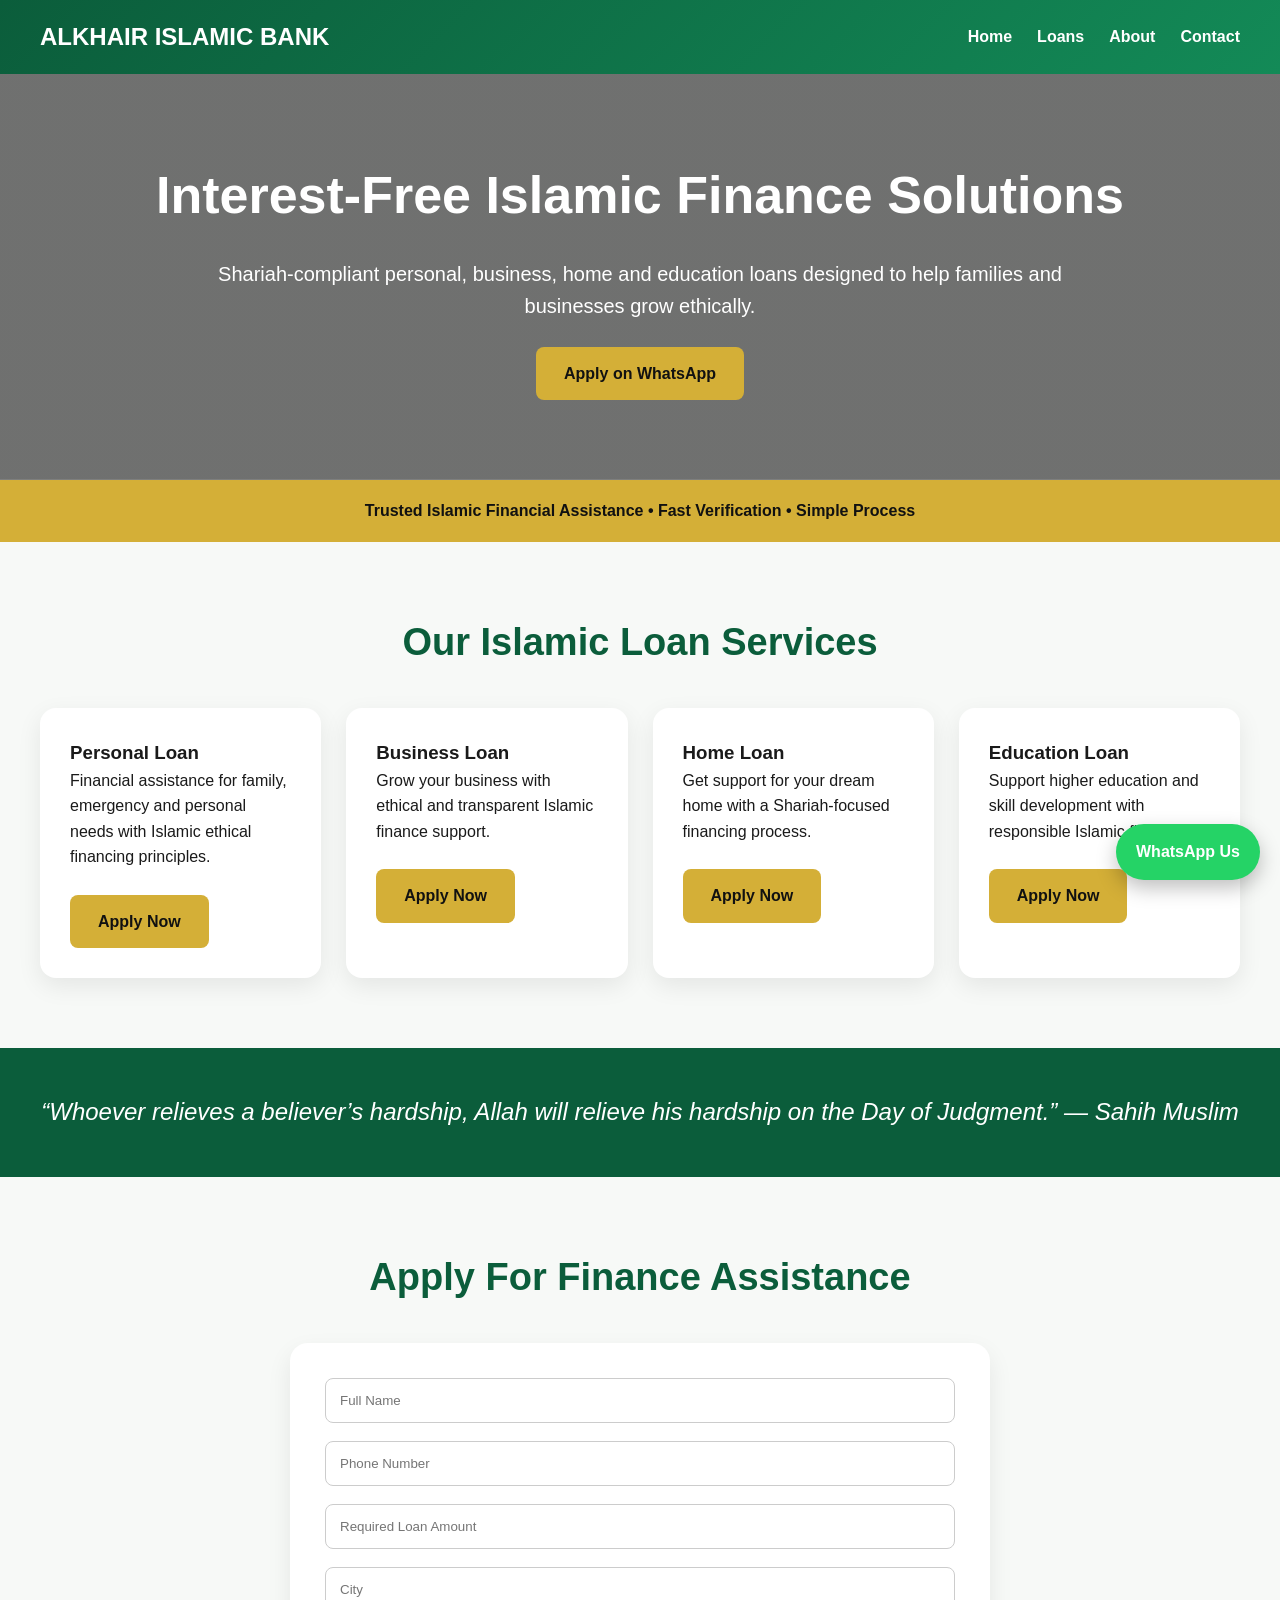
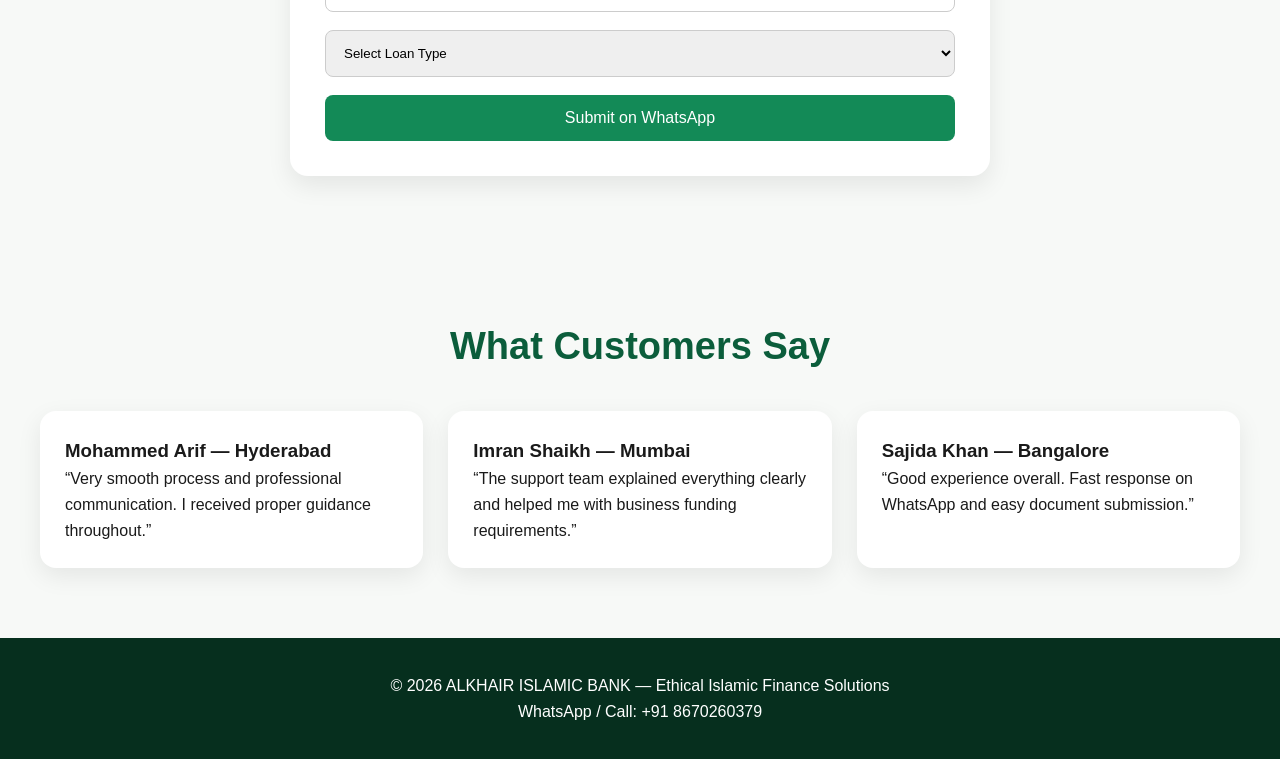
==== index.html @ 20768c32 "Add files via upload" ====
<!DOCTYPE html>
<html lang="en">
<head>
<meta charset="UTF-8">
<meta name="viewport" content="width=device-width, initial-scale=1.0">
<title>ALKHAIR Islamic Bank</title>
<link rel="stylesheet" href="style.css">
</head>
<body>

<header>
<nav>
<h2>ALKHAIR ISLAMIC BANK</h2>
<ul>
<li><a href="index.html">Home</a></li>
<li><a href="loans.html">Loans</a></li>
<li><a href="about.html">About</a></li>
<li><a href="contact.html">Contact</a></li>
</ul>
</nav>
</header>

<section class="hero">
<h1>Interest-Free Islamic Finance Solutions</h1>
<p>Shariah-compliant personal, business, home and education loans designed to help families and businesses grow ethically.</p>
<a class="btn" href="https://wa.me/918670260379">Apply on WhatsApp</a>
</section>

<div class="cta-strip">
Trusted Islamic Financial Assistance • Fast Verification • Simple Process
</div>

<section class="section">
<h2>Our Islamic Loan Services</h2>
<div class="cards">
<div class="card">
<h3>Personal Loan</h3>
<p>Financial assistance for family, emergency and personal needs with Islamic ethical financing principles.</p>
<a class="btn" href="https://wa.me/918670260379">Apply Now</a>
</div>

<div class="card">
<h3>Business Loan</h3>
<p>Grow your business with ethical and transparent Islamic finance support.</p>
<a class="btn" href="https://wa.me/918670260379">Apply Now</a>
</div>

<div class="card">
<h3>Home Loan</h3>
<p>Get support for your dream home with a Shariah-focused financing process.</p>
<a class="btn" href="https://wa.me/918670260379">Apply Now</a>
</div>

<div class="card">
<h3>Education Loan</h3>
<p>Support higher education and skill development with responsible Islamic finance.</p>
<a class="btn" href="https://wa.me/918670260379">Apply Now</a>
</div>
</div>
</section>

<section class="quote">
“Whoever relieves a believer’s hardship, Allah will relieve his hardship on the Day of Judgment.” — Sahih Muslim
</section>

<section class="section">
<h2>Apply For Finance Assistance</h2>

<div class="form-box">
<form onsubmit="sendToWhatsApp(event)">
<input type="text" id="name" placeholder="Full Name" required>
<input type="tel" id="phone" placeholder="Phone Number" required>
<input type="text" id="amount" placeholder="Required Loan Amount" required>
<input type="text" id="city" placeholder="City" required>

<select id="loan" required>
<option value="">Select Loan Type</option>
<option>Personal Loan</option>
<option>Business Loan</option>
<option>Home Loan</option>
<option>Education Loan</option>
<option>Other</option>
</select>

<button class="submit-btn" type="submit">Submit on WhatsApp</button>
</form>
</div>
</section>

<section class="section">
<h2>What Customers Say</h2>

<div class="cards">

<div class="testimonial">
<h3>Mohammed Arif — Hyderabad</h3>
<p>“Very smooth process and professional communication. I received proper guidance throughout.”</p>
</div>

<div class="testimonial">
<h3>Imran Shaikh — Mumbai</h3>
<p>“The support team explained everything clearly and helped me with business funding requirements.”</p>
</div>

<div class="testimonial">
<h3>Sajida Khan — Bangalore</h3>
<p>“Good experience overall. Fast response on WhatsApp and easy document submission.”</p>
</div>

</div>
</section>

<footer>
<p>© 2026 ALKHAIR ISLAMIC BANK — Ethical Islamic Finance Solutions</p>
<p>WhatsApp / Call: +91 8670260379</p>
</footer>

<a class="whatsapp-float" href="https://wa.me/918670260379">WhatsApp Us</a>

<script src="script.js"></script>
</body>
</html>
---- style.css ----
*{
  margin:0;
  padding:0;
  box-sizing:border-box;
}
body{
  font-family:Arial,sans-serif;
  background:#f7f9f7;
  color:#1a1a1a;
  line-height:1.6;
}
header{
  background:linear-gradient(135deg,#0b5d3b,#138a57);
  color:white;
  padding:18px 40px;
  position:sticky;
  top:0;
  z-index:999;
}
nav{
  display:flex;
  justify-content:space-between;
  align-items:center;
}
nav ul{
  display:flex;
  list-style:none;
  gap:25px;
}
nav a{
  color:white;
  text-decoration:none;
  font-weight:bold;
}
.hero{
  padding:80px 40px;
  background:linear-gradient(rgba(0,0,0,.55),rgba(0,0,0,.55)), url('https://images.unsplash.com/photo-1520607162513-77705c0f0d4a?q=80&w=1400&auto=format&fit=crop');
  background-size:cover;
  background-position:center;
  color:white;
  text-align:center;
}
.hero h1{
  font-size:52px;
  margin-bottom:20px;
}
.hero p{
  max-width:850px;
  margin:auto;
  font-size:20px;
}
.btn{
  display:inline-block;
  margin-top:25px;
  padding:14px 28px;
  background:#d4af37;
  color:#111;
  text-decoration:none;
  border-radius:8px;
  font-weight:bold;
}
.section{
  padding:70px 40px;
}
.section h2{
  text-align:center;
  margin-bottom:35px;
  color:#0b5d3b;
  font-size:38px;
}
.cards{
  display:grid;
  grid-template-columns:repeat(auto-fit,minmax(240px,1fr));
  gap:25px;
}
.card{
  background:white;
  padding:30px;
  border-radius:16px;
  box-shadow:0 8px 24px rgba(0,0,0,.08);
}
.quote{
  background:#0b5d3b;
  color:white;
  text-align:center;
  padding:45px 20px;
  font-size:24px;
  font-style:italic;
}
.form-box{
  max-width:700px;
  margin:auto;
  background:white;
  padding:35px;
  border-radius:18px;
  box-shadow:0 10px 25px rgba(0,0,0,.08);
}
input,select,textarea{
  width:100%;
  padding:14px;
  margin-bottom:18px;
  border:1px solid #ccc;
  border-radius:8px;
}
.submit-btn{
  background:#138a57;
  color:white;
  border:none;
  padding:14px 24px;
  border-radius:8px;
  cursor:pointer;
  font-size:16px;
  width:100%;
}
.testimonial{
  background:white;
  padding:25px;
  border-radius:16px;
  box-shadow:0 8px 24px rgba(0,0,0,.08);
}
footer{
  background:#062f1e;
  color:white;
  text-align:center;
  padding:35px;
}
.whatsapp-float{
  position:fixed;
  right:20px;
  bottom:20px;
  background:#25d366;
  color:white;
  padding:15px 20px;
  border-radius:50px;
  text-decoration:none;
  font-weight:bold;
  z-index:999;
  box-shadow:0 8px 20px rgba(0,0,0,.25);
}
.cta-strip{
  background:#d4af37;
  color:#111;
  text-align:center;
  padding:18px;
  font-weight:bold;
}
@media(max-width:768px){
  nav{
    flex-direction:column;
    gap:15px;
  }
  nav ul{
    flex-wrap:wrap;
    justify-content:center;
  }
  .hero h1{
    font-size:36px;
  }
}
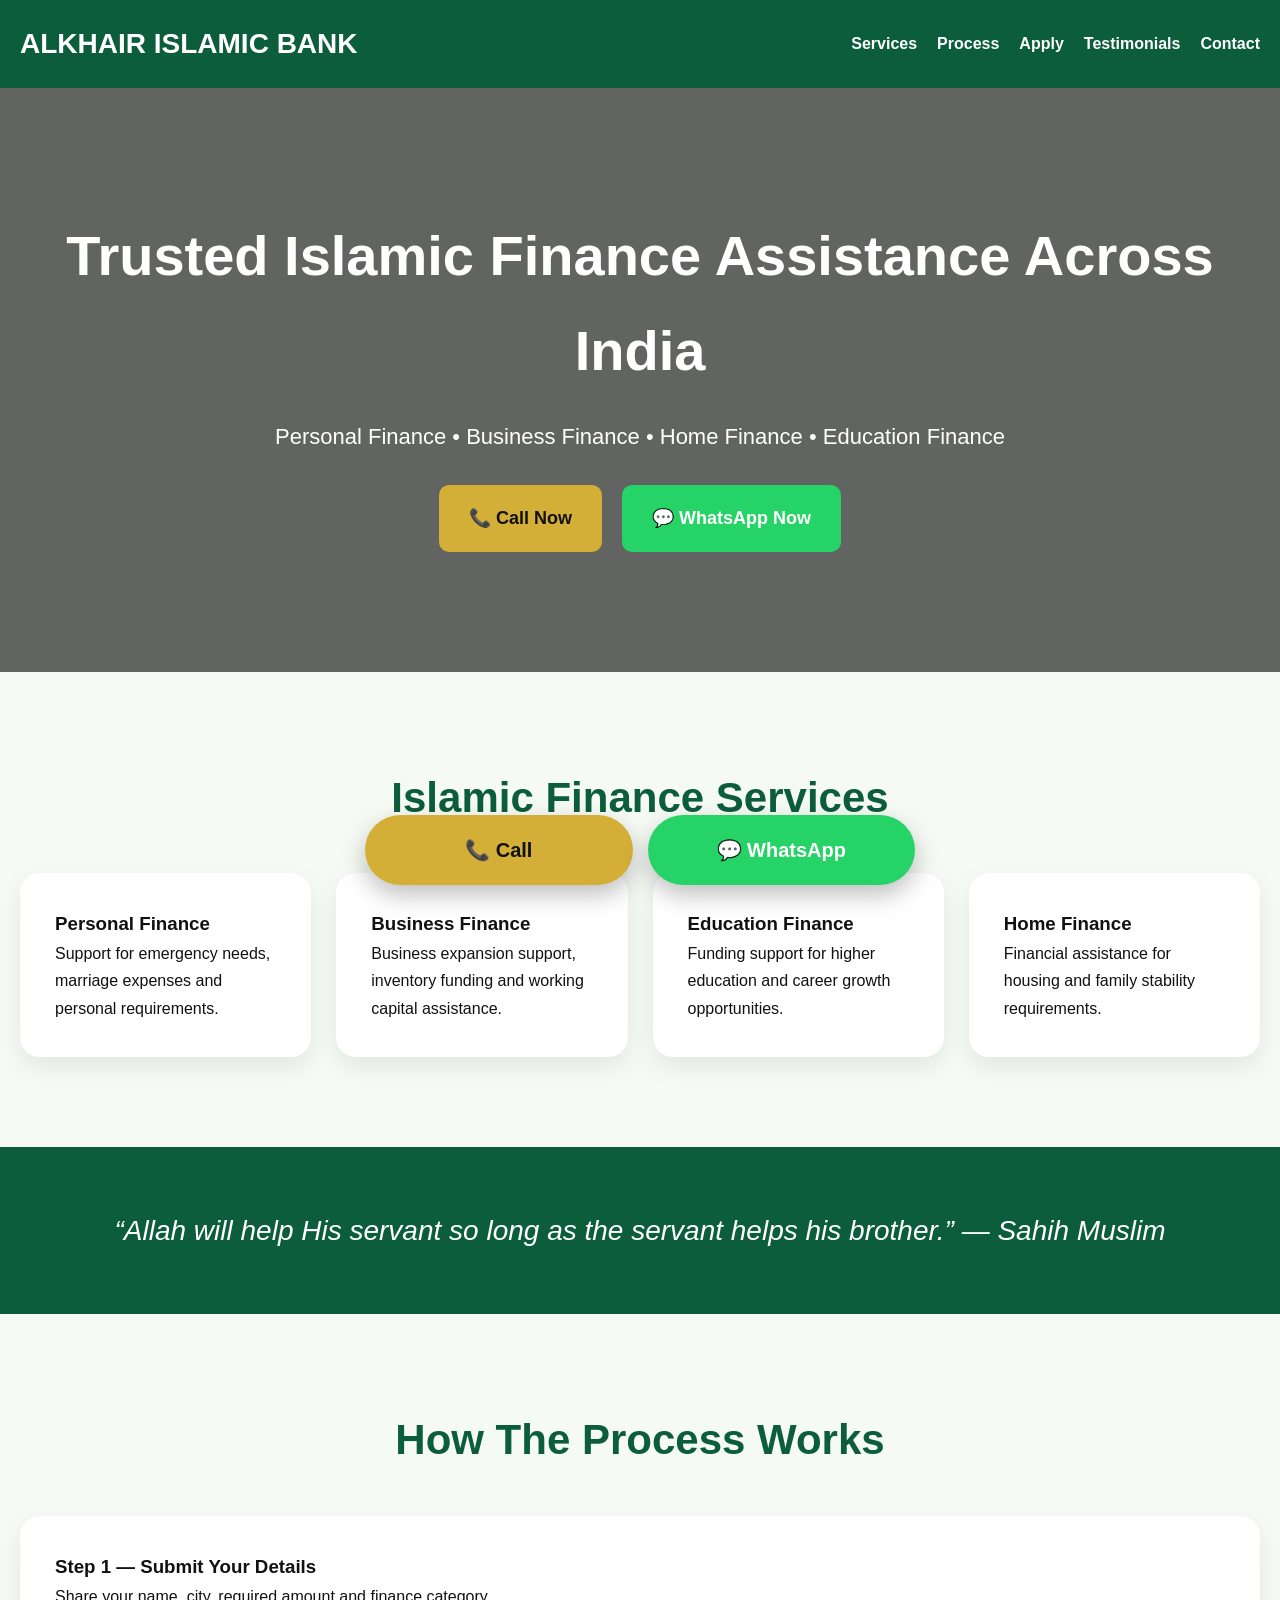
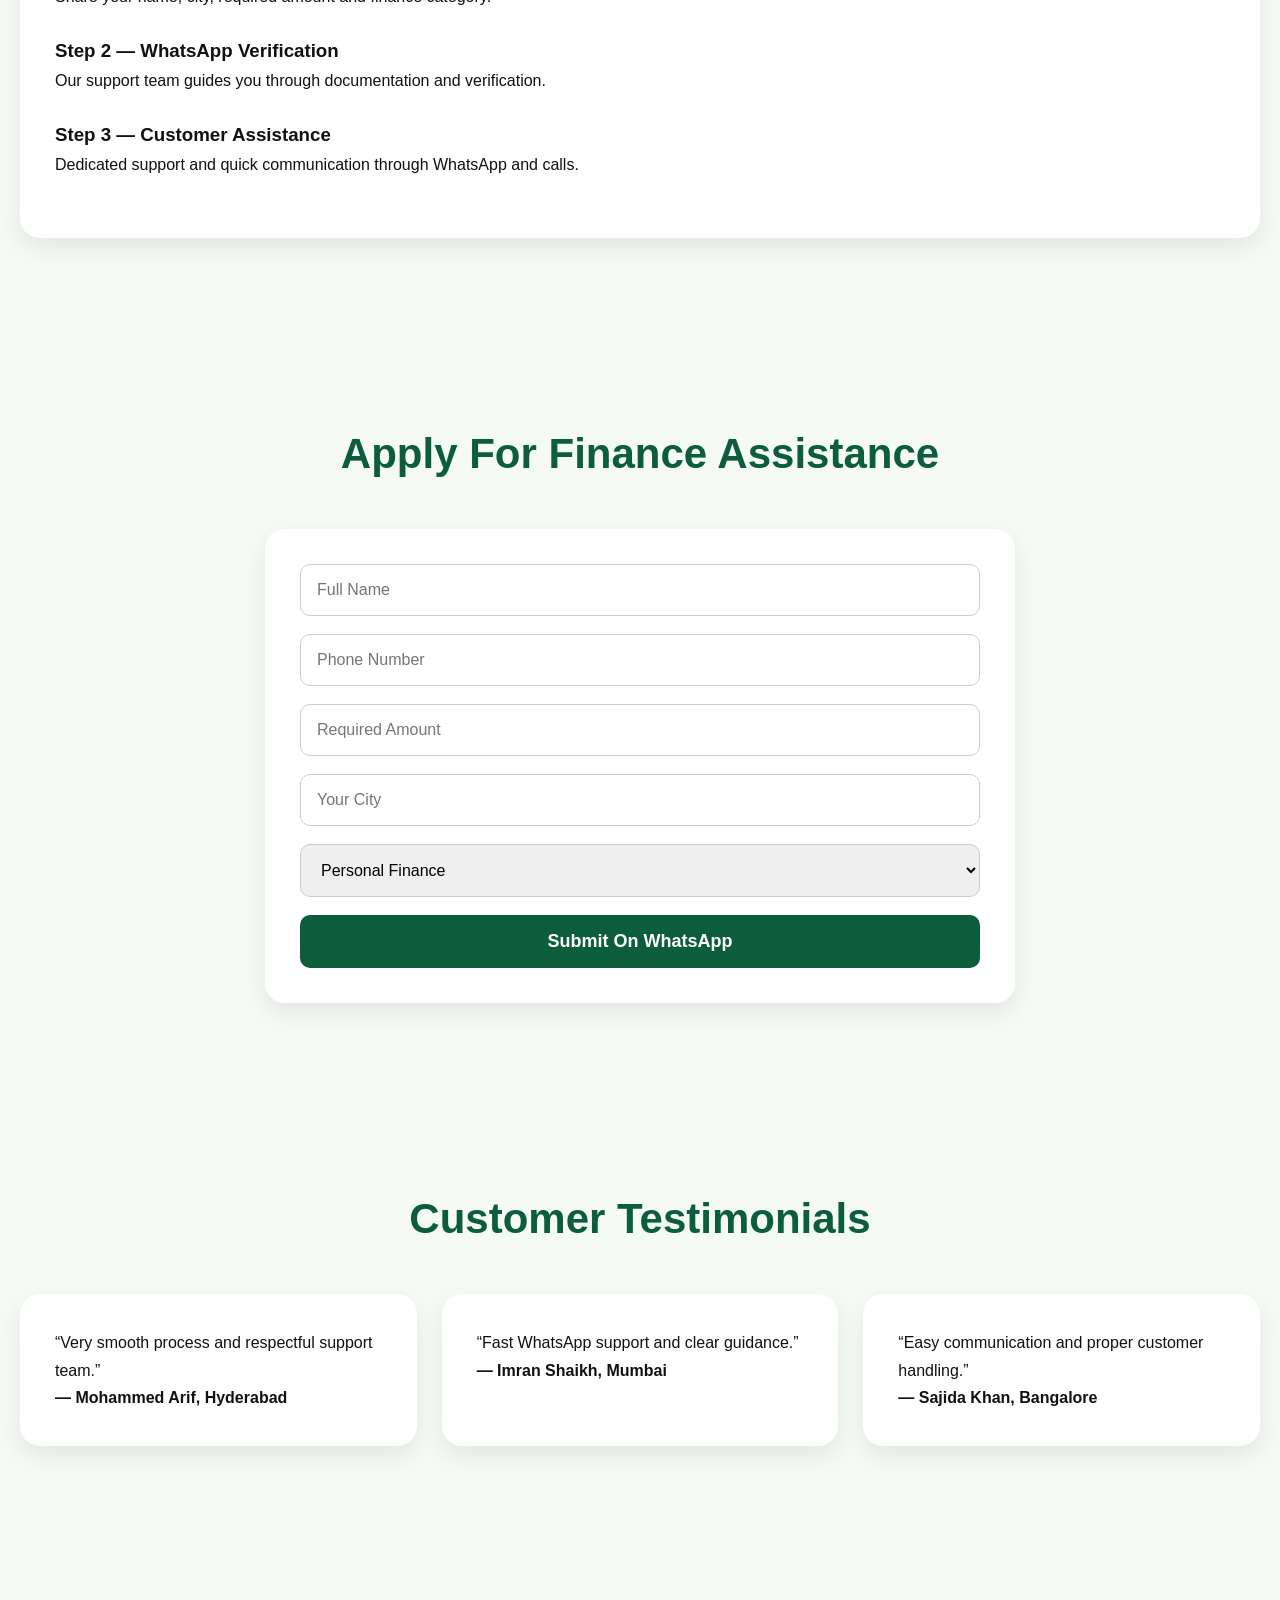
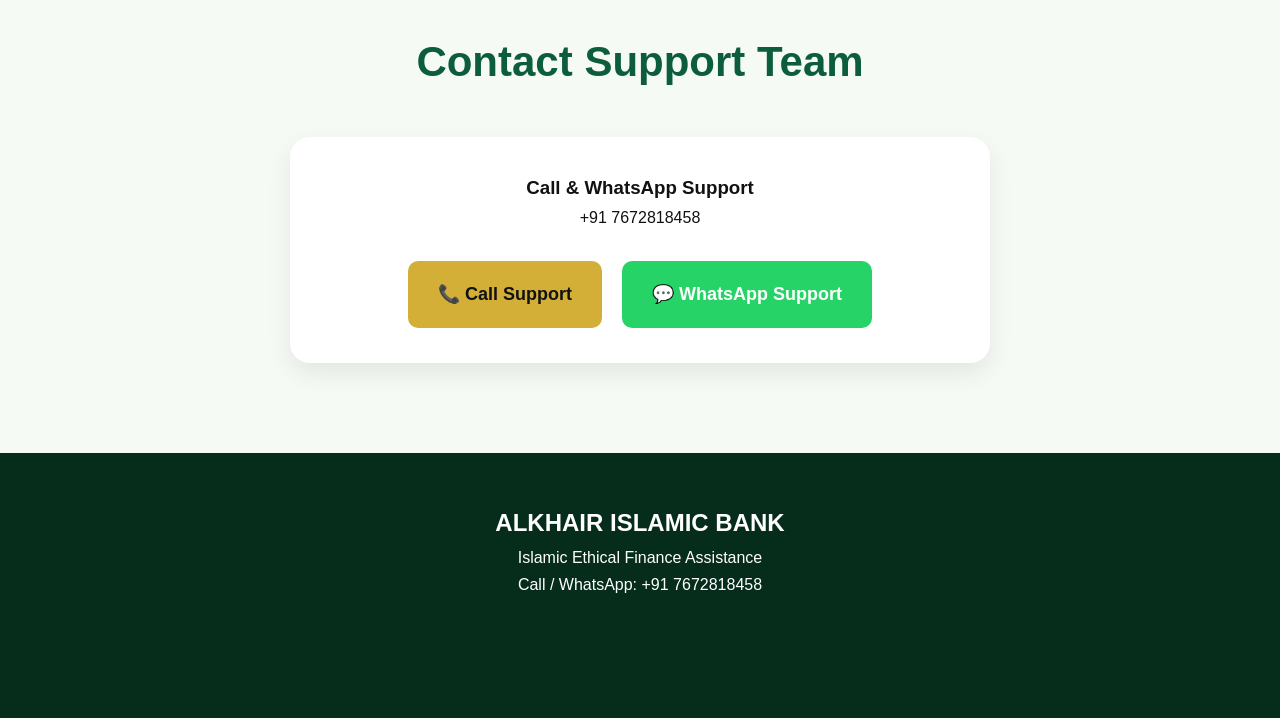
==== commit 7ca417fb: "Add files via upload" ====
--- a/index.html
+++ b/index.html
@@ -1,123 +1,166 @@
-
 <!DOCTYPE html>
-<html lang="en">
+<html>
 <head>
 <meta charset="UTF-8">
 <meta name="viewport" content="width=device-width, initial-scale=1.0">
-<title>ALKHAIR Islamic Bank</title>
+<title>ALKHAIR ISLAMIC BANK</title>
 <link rel="stylesheet" href="style.css">
 </head>
 <body>
 
 <header>
+<div class="logo">ALKHAIR ISLAMIC BANK</div>
 <nav>
-<h2>ALKHAIR ISLAMIC BANK</h2>
-<ul>
-<li><a href="index.html">Home</a></li>
-<li><a href="loans.html">Loans</a></li>
-<li><a href="about.html">About</a></li>
-<li><a href="contact.html">Contact</a></li>
-</ul>
+<a href="#services">Services</a>
+<a href="#process">Process</a>
+<a href="#apply">Apply</a>
+<a href="#testimonials">Testimonials</a>
+<a href="#contact">Contact</a>
 </nav>
 </header>
 
 <section class="hero">
-<h1>Interest-Free Islamic Finance Solutions</h1>
-<p>Shariah-compliant personal, business, home and education loans designed to help families and businesses grow ethically.</p>
-<a class="btn" href="https://wa.me/918670260379">Apply on WhatsApp</a>
+<h1>Trusted Islamic Finance Assistance Across India</h1>
+<p>Personal Finance • Business Finance • Home Finance • Education Finance</p>
+
+<div class="hero-buttons">
+<a class="gold-btn" href="tel:+917672818458">📞 Call Now</a>
+<a class="green-btn" href="https://wa.me/917672818458">💬 WhatsApp Now</a>
+</div>
 </section>
 
-<div class="cta-strip">
-Trusted Islamic Financial Assistance • Fast Verification • Simple Process
-</div>
+<section class="section" id="services">
+<h2>Islamic Finance Services</h2>
 
-<section class="section">
-<h2>Our Islamic Loan Services</h2>
-<div class="cards">
+<div class="grid">
 <div class="card">
-<h3>Personal Loan</h3>
-<p>Financial assistance for family, emergency and personal needs with Islamic ethical financing principles.</p>
-<a class="btn" href="https://wa.me/918670260379">Apply Now</a>
+<h3>Personal Finance</h3>
+<p>Support for emergency needs, marriage expenses and personal requirements.</p>
 </div>
 
 <div class="card">
-<h3>Business Loan</h3>
-<p>Grow your business with ethical and transparent Islamic finance support.</p>
-<a class="btn" href="https://wa.me/918670260379">Apply Now</a>
+<h3>Business Finance</h3>
+<p>Business expansion support, inventory funding and working capital assistance.</p>
 </div>
 
 <div class="card">
-<h3>Home Loan</h3>
-<p>Get support for your dream home with a Shariah-focused financing process.</p>
-<a class="btn" href="https://wa.me/918670260379">Apply Now</a>
+<h3>Education Finance</h3>
+<p>Funding support for higher education and career growth opportunities.</p>
 </div>
 
 <div class="card">
-<h3>Education Loan</h3>
-<p>Support higher education and skill development with responsible Islamic finance.</p>
-<a class="btn" href="https://wa.me/918670260379">Apply Now</a>
+<h3>Home Finance</h3>
+<p>Financial assistance for housing and family stability requirements.</p>
 </div>
 </div>
+
 </section>
 
 <section class="quote">
-“Whoever relieves a believer’s hardship, Allah will relieve his hardship on the Day of Judgment.” — Sahih Muslim
+“Allah will help His servant so long as the servant helps his brother.” — Sahih Muslim
 </section>
 
-<section class="section">
+<section class="section" id="process">
+
+<h2>How The Process Works</h2>
+
+<div class="process">
+<div class="step">
+<h3>Step 1 — Submit Your Details</h3>
+<p>Share your name, city, required amount and finance category.</p>
+</div>
+
+<div class="step">
+<h3>Step 2 — WhatsApp Verification</h3>
+<p>Our support team guides you through documentation and verification.</p>
+</div>
+
+<div class="step">
+<h3>Step 3 — Customer Assistance</h3>
+<p>Dedicated support and quick communication through WhatsApp and calls.</p>
+</div>
+</div>
+
+</section>
+
+<section class="section" id="apply">
+
 <h2>Apply For Finance Assistance</h2>
 
-<div class="form-box">
-<form onsubmit="sendToWhatsApp(event)">
+<form class="form" onsubmit="sendToWhatsApp(event)">
+
 <input type="text" id="name" placeholder="Full Name" required>
 <input type="tel" id="phone" placeholder="Phone Number" required>
-<input type="text" id="amount" placeholder="Required Loan Amount" required>
-<input type="text" id="city" placeholder="City" required>
+<input type="text" id="amount" placeholder="Required Amount" required>
+<input type="text" id="city" placeholder="Your City" required>
 
-<select id="loan" required>
-<option value="">Select Loan Type</option>
-<option>Personal Loan</option>
-<option>Business Loan</option>
-<option>Home Loan</option>
-<option>Education Loan</option>
-<option>Other</option>
+<select id="loan">
+<option>Personal Finance</option>
+<option>Business Finance</option>
+<option>Education Finance</option>
+<option>Home Finance</option>
 </select>
 
-<button class="submit-btn" type="submit">Submit on WhatsApp</button>
+<button type="submit">Submit On WhatsApp</button>
+
 </form>
-</div>
+
 </section>
 
-<section class="section">
-<h2>What Customers Say</h2>
+<section class="section" id="testimonials">
 
-<div class="cards">
+<h2>Customer Testimonials</h2>
+
+<div class="grid">
 
 <div class="testimonial">
-<h3>Mohammed Arif — Hyderabad</h3>
-<p>“Very smooth process and professional communication. I received proper guidance throughout.”</p>
+<p>“Very smooth process and respectful support team.”</p>
+<h4>— Mohammed Arif, Hyderabad</h4>
 </div>
 
 <div class="testimonial">
-<h3>Imran Shaikh — Mumbai</h3>
-<p>“The support team explained everything clearly and helped me with business funding requirements.”</p>
+<p>“Fast WhatsApp support and clear guidance.”</p>
+<h4>— Imran Shaikh, Mumbai</h4>
 </div>
 
 <div class="testimonial">
-<h3>Sajida Khan — Bangalore</h3>
-<p>“Good experience overall. Fast response on WhatsApp and easy document submission.”</p>
+<p>“Easy communication and proper customer handling.”</p>
+<h4>— Sajida Khan, Bangalore</h4>
 </div>
 
 </div>
+
+</section>
+
+<section class="section" id="contact">
+
+<h2>Contact Support Team</h2>
+
+<div class="contact-box">
+<h3>Call & WhatsApp Support</h3>
+<p>+91 7672818458</p>
+
+<div class="hero-buttons">
+<a class="gold-btn" href="tel:+917672818458">📞 Call Support</a>
+<a class="green-btn" href="https://wa.me/917672818458">💬 WhatsApp Support</a>
+</div>
+
+</div>
+
 </section>
 
 <footer>
-<p>© 2026 ALKHAIR ISLAMIC BANK — Ethical Islamic Finance Solutions</p>
-<p>WhatsApp / Call: +91 8670260379</p>
+<h2>ALKHAIR ISLAMIC BANK</h2>
+<p>Islamic Ethical Finance Assistance</p>
+<p>Call / WhatsApp: +91 7672818458</p>
 </footer>
 
-<a class="whatsapp-float" href="https://wa.me/918670260379">WhatsApp Us</a>
+<div class="sticky-bar">
+<a class="call-btn" href="tel:+917672818458">📞 Call</a>
+<a class="wa-btn" href="https://wa.me/917672818458">💬 WhatsApp</a>
+</div>
 
 <script src="script.js"></script>
+
 </body>
 </html>
--- a/style.css
+++ b/style.css
@@ -1,160 +1,214 @@
 
 *{
-  margin:0;
-  padding:0;
-  box-sizing:border-box;
-}
+margin:0;
+padding:0;
+box-sizing:border-box;
+}
+
 body{
-  font-family:Arial,sans-serif;
-  background:#f7f9f7;
-  color:#1a1a1a;
-  line-height:1.6;
-}
+font-family:Arial,sans-serif;
+background:#f6faf5;
+color:#111;
+line-height:1.7;
+}
+
 header{
-  background:linear-gradient(135deg,#0b5d3b,#138a57);
-  color:white;
-  padding:18px 40px;
-  position:sticky;
-  top:0;
-  z-index:999;
-}
+position:sticky;
+top:0;
+background:#0b5d3b;
+padding:20px;
+display:flex;
+justify-content:space-between;
+align-items:center;
+z-index:999;
+}
+
+.logo{
+font-size:28px;
+font-weight:bold;
+color:white;
+}
+
 nav{
-  display:flex;
-  justify-content:space-between;
-  align-items:center;
-}
-nav ul{
-  display:flex;
-  list-style:none;
-  gap:25px;
-}
+display:flex;
+gap:20px;
+}
+
 nav a{
-  color:white;
-  text-decoration:none;
-  font-weight:bold;
-}
+color:white;
+text-decoration:none;
+font-weight:bold;
+}
+
 .hero{
-  padding:80px 40px;
-  background:linear-gradient(rgba(0,0,0,.55),rgba(0,0,0,.55)), url('https://images.unsplash.com/photo-1520607162513-77705c0f0d4a?q=80&w=1400&auto=format&fit=crop');
-  background-size:cover;
-  background-position:center;
-  color:white;
-  text-align:center;
-}
+padding:120px 20px;
+text-align:center;
+background:linear-gradient(rgba(0,0,0,.6),rgba(0,0,0,.6)),url('https://images.unsplash.com/photo-1520607162513-77705c0f0d4a?q=80&w=1200&auto=format&fit=crop');
+background-size:cover;
+color:white;
+}
+
 .hero h1{
-  font-size:52px;
-  margin-bottom:20px;
-}
+font-size:56px;
+margin-bottom:20px;
+}
+
 .hero p{
-  max-width:850px;
-  margin:auto;
-  font-size:20px;
-}
-.btn{
-  display:inline-block;
-  margin-top:25px;
-  padding:14px 28px;
-  background:#d4af37;
-  color:#111;
-  text-decoration:none;
-  border-radius:8px;
-  font-weight:bold;
-}
+font-size:22px;
+}
+
+.hero-buttons{
+margin-top:30px;
+display:flex;
+justify-content:center;
+gap:20px;
+flex-wrap:wrap;
+}
+
+.gold-btn,.green-btn{
+padding:18px 30px;
+border-radius:10px;
+font-weight:bold;
+text-decoration:none;
+font-size:18px;
+}
+
+.gold-btn{
+background:#d4af37;
+color:#111;
+}
+
+.green-btn{
+background:#25d366;
+color:white;
+}
+
 .section{
-  padding:70px 40px;
-}
+padding:90px 20px;
+}
+
 .section h2{
-  text-align:center;
-  margin-bottom:35px;
-  color:#0b5d3b;
-  font-size:38px;
-}
-.cards{
-  display:grid;
-  grid-template-columns:repeat(auto-fit,minmax(240px,1fr));
-  gap:25px;
-}
-.card{
-  background:white;
-  padding:30px;
-  border-radius:16px;
-  box-shadow:0 8px 24px rgba(0,0,0,.08);
-}
+text-align:center;
+font-size:42px;
+margin-bottom:40px;
+color:#0b5d3b;
+}
+
+.grid{
+display:grid;
+grid-template-columns:repeat(auto-fit,minmax(250px,1fr));
+gap:25px;
+}
+
+.card,.testimonial,.process,.form,.contact-box{
+background:white;
+padding:35px;
+border-radius:20px;
+box-shadow:0 10px 25px rgba(0,0,0,.08);
+}
+
 .quote{
-  background:#0b5d3b;
-  color:white;
-  text-align:center;
-  padding:45px 20px;
-  font-size:24px;
-  font-style:italic;
-}
-.form-box{
-  max-width:700px;
-  margin:auto;
-  background:white;
-  padding:35px;
-  border-radius:18px;
-  box-shadow:0 10px 25px rgba(0,0,0,.08);
-}
-input,select,textarea{
-  width:100%;
-  padding:14px;
-  margin-bottom:18px;
-  border:1px solid #ccc;
-  border-radius:8px;
-}
-.submit-btn{
-  background:#138a57;
-  color:white;
-  border:none;
-  padding:14px 24px;
-  border-radius:8px;
-  cursor:pointer;
-  font-size:16px;
-  width:100%;
-}
-.testimonial{
-  background:white;
-  padding:25px;
-  border-radius:16px;
-  box-shadow:0 8px 24px rgba(0,0,0,.08);
-}
+background:#0b5d3b;
+color:white;
+padding:60px 20px;
+text-align:center;
+font-size:28px;
+font-style:italic;
+}
+
+.step{
+margin-bottom:25px;
+}
+
+.form{
+max-width:750px;
+margin:auto;
+}
+
+input,select{
+width:100%;
+padding:16px;
+margin-bottom:18px;
+border-radius:10px;
+border:1px solid #ccc;
+font-size:16px;
+}
+
+button{
+background:#0b5d3b;
+color:white;
+padding:16px;
+border:none;
+border-radius:10px;
+width:100%;
+font-size:18px;
+font-weight:bold;
+cursor:pointer;
+}
+
+.contact-box{
+max-width:700px;
+margin:auto;
+text-align:center;
+}
+
 footer{
-  background:#062f1e;
-  color:white;
-  text-align:center;
-  padding:35px;
-}
-.whatsapp-float{
-  position:fixed;
-  right:20px;
-  bottom:20px;
-  background:#25d366;
-  color:white;
-  padding:15px 20px;
-  border-radius:50px;
-  text-decoration:none;
-  font-weight:bold;
-  z-index:999;
-  box-shadow:0 8px 20px rgba(0,0,0,.25);
-}
-.cta-strip{
-  background:#d4af37;
-  color:#111;
-  text-align:center;
-  padding:18px;
-  font-weight:bold;
-}
+background:#062c1c;
+color:white;
+padding:50px 20px 120px;
+text-align:center;
+}
+
+.sticky-bar{
+position:fixed;
+bottom:15px;
+left:50%;
+transform:translateX(-50%);
+display:flex;
+gap:15px;
+width:92%;
+max-width:550px;
+z-index:9999;
+}
+
+.sticky-bar a{
+flex:1;
+padding:18px;
+text-align:center;
+border-radius:50px;
+font-weight:bold;
+text-decoration:none;
+font-size:20px;
+box-shadow:0 10px 25px rgba(0,0,0,.25);
+}
+
+.call-btn{
+background:#d4af37;
+color:#111;
+}
+
+.wa-btn{
+background:#25d366;
+color:white;
+}
+
 @media(max-width:768px){
-  nav{
-    flex-direction:column;
-    gap:15px;
-  }
-  nav ul{
-    flex-wrap:wrap;
-    justify-content:center;
-  }
-  .hero h1{
-    font-size:36px;
-  }
-}
+
+header{
+flex-direction:column;
+gap:15px;
+}
+
+nav{
+flex-wrap:wrap;
+justify-content:center;
+}
+
+.hero h1{
+font-size:38px;
+}
+
+.section h2{
+font-size:34px;
+}
+}
